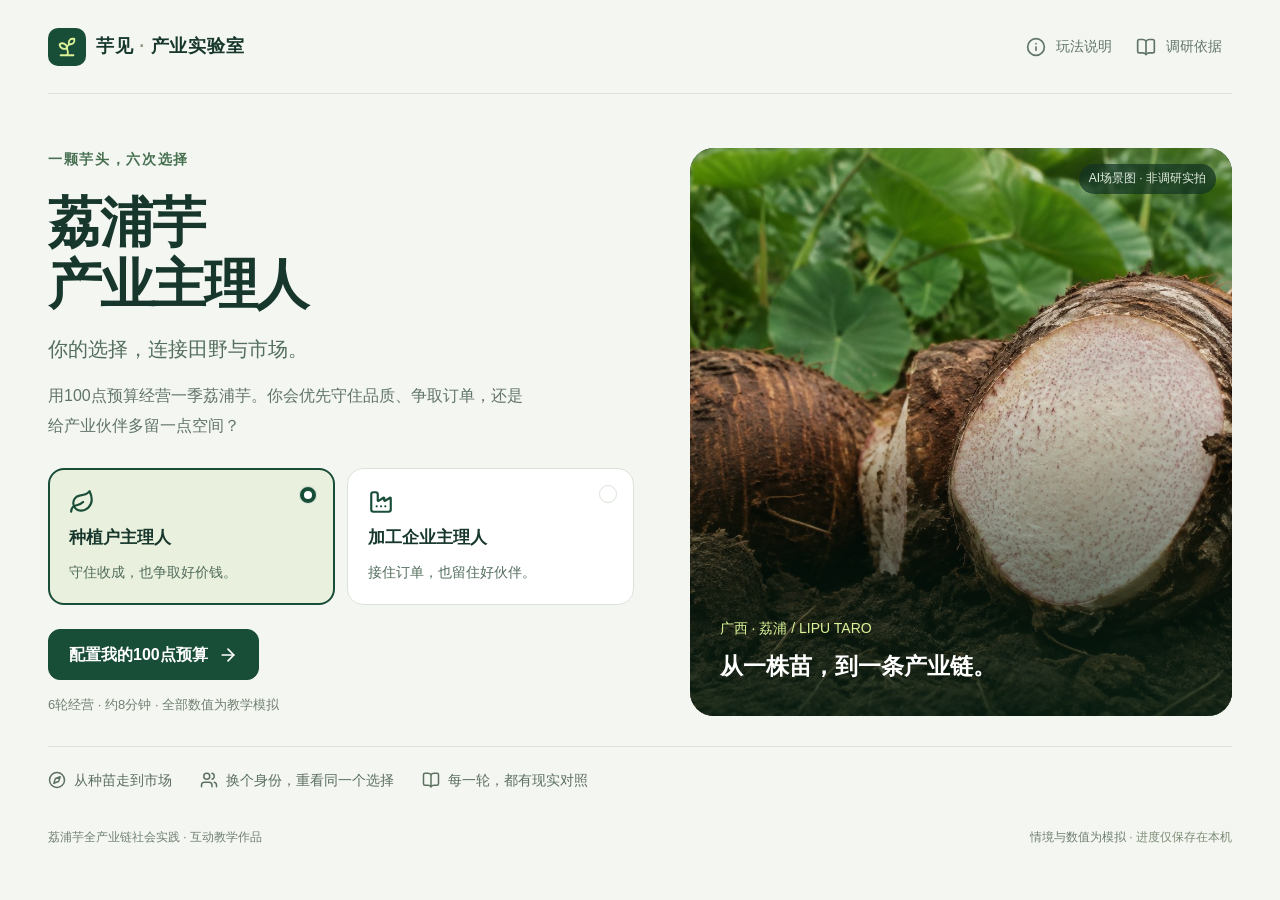
==== index.html @ 9ffe4104 "Initial commit: Lipu taro industry experience" ====
<!doctype html><html lang="zh-CN"><head><meta charset="UTF-8"/><meta name="viewport" content="width=device-width,initial-scale=1,viewport-fit=cover"/><link rel="icon" href="./favicon.svg"/><meta name="theme-color" content="#184d38"/><title>荔浦芋产业主理人 · 芋见产业实验室</title><meta name="description" content="用100点预算体验六轮荔浦芋产业选择，双角色换位，理解产业协同。"/>  <script type="module" crossorigin src="./assets/index-CHGfLyJN.js"></script>
  <link rel="stylesheet" crossorigin href="./assets/index-TUGn5iCq.css">
</head><body><div id="root"></div></body></html>
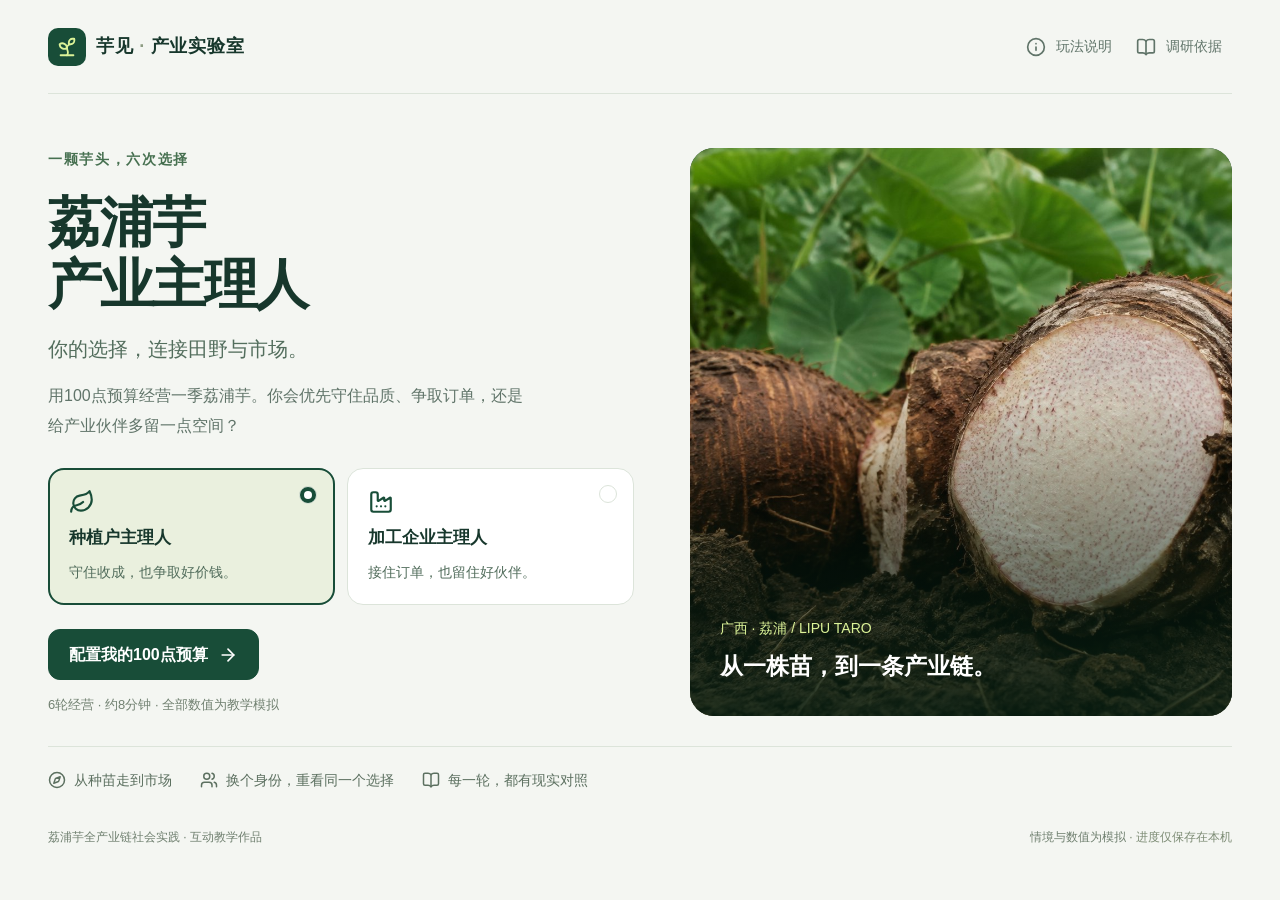
==== commit 6c142b96: "Remove photo overlay label from game" ====
--- a/index.html
+++ b/index.html
@@ -1,3 +1,3 @@
-<!doctype html><html lang="zh-CN"><head><meta charset="UTF-8"/><meta name="viewport" content="width=device-width,initial-scale=1,viewport-fit=cover"/><link rel="icon" href="./favicon.svg"/><meta name="theme-color" content="#184d38"/><title>荔浦芋产业主理人 · 芋见产业实验室</title><meta name="description" content="用100点预算体验六轮荔浦芋产业选择，双角色换位，理解产业协同。"/>  <script type="module" crossorigin src="./assets/index-CHGfLyJN.js"></script>
+<!doctype html><html lang="zh-CN"><head><meta charset="UTF-8"/><meta name="viewport" content="width=device-width,initial-scale=1,viewport-fit=cover"/><link rel="icon" href="./favicon.svg"/><meta name="theme-color" content="#184d38"/><title>荔浦芋产业主理人 · 芋见产业实验室</title><meta name="description" content="用100点预算体验六轮荔浦芋产业选择，双角色换位，理解产业协同。"/>  <script type="module" crossorigin src="./assets/index-DlDyBujS.js"></script>
   <link rel="stylesheet" crossorigin href="./assets/index-TUGn5iCq.css">
 </head><body><div id="root"></div></body></html>
